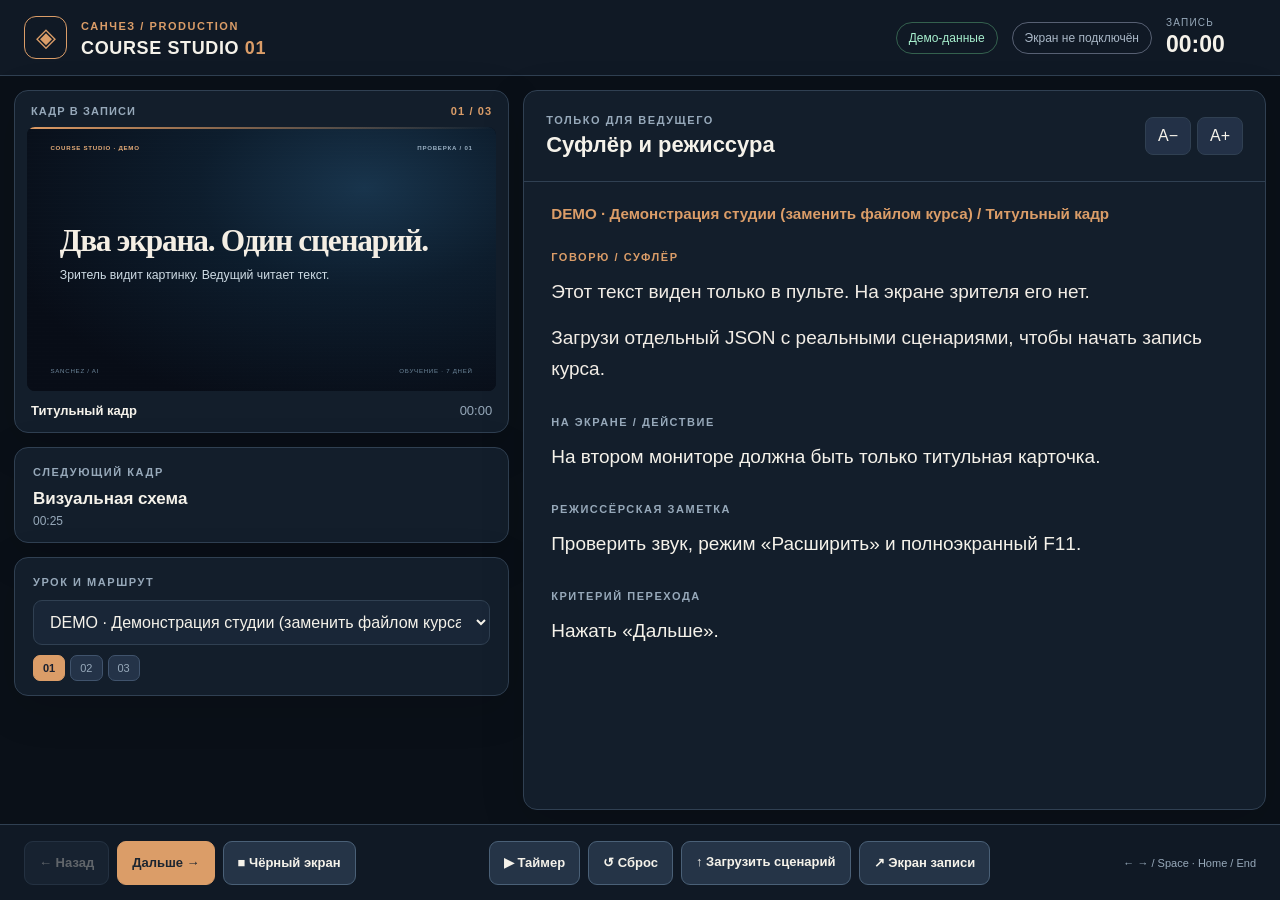
==== course-studio/index.html @ 795f139e "feat: add isolated two-window course recording studio" ====
<!doctype html>
<html lang="ru"><head><meta charset="utf-8"><meta name="viewport" content="width=device-width,initial-scale=1">
<title>COURSE STUDIO · пульт записи</title><link rel="stylesheet" href="studio.css">
<script src="frame.js" defer></script><script src="studio.js" defer></script></head>
<body class="presenter">
<div class="app">
<header class="top"><div class="identity"><span class="symbol">◈</span><div><small>САНЧЕЗ / PRODUCTION</small><h1>COURSE STUDIO <span>01</span></h1></div></div>
<div class="topright"><span id="source" class="chip">Демо-данные</span><span id="connection" class="chip warn">Экран не открыт</span><div class="clock"><small>ЗАПИСЬ</small><strong id="clock">00:00</strong></div></div></header>
<div class="work">
<section class="left"><div class="card now"><div class="sectionbar"><span>КАДР В ЗАПИСИ</span><strong id="counter">01 / 03</strong></div><div id="preview" class="frame preview" aria-label="Предпросмотр зрительского кадра"></div><div class="framecaption"><strong id="cueTitle"></strong><span id="cueTime"></span></div></div>
<div class="card upcoming"><span class="eyebrow">СЛЕДУЮЩИЙ КАДР</span><strong id="nextTitle">—</strong><p id="nextType"></p></div>
<div class="card map"><span class="eyebrow">УРОК И МАРШРУТ</span><label class="sr" for="lesson">Выбрать урок</label><select id="lesson"></select>
<div class="cuepills" id="cuePills" aria-label="Кадры текущего урока"></div></div></section>
<section class="card notes"><div class="noteshead"><div><span class="eyebrow">ТОЛЬКО ДЛЯ ВЕДУЩЕГО</span><h2>Суфлёр и режиссура</h2></div><div class="textsizes"><button id="smaller" type="button" aria-label="Уменьшить шрифт">A−</button><button id="larger" type="button" aria-label="Увеличить шрифт">A+</button></div></div>
<div class="notesbody" id="notesbody" tabindex="0"><div class="cuehead" id="noteCue"></div><div class="cueblock"><span class="eyebrow accent">ГОВОРЮ / СУФЛЁР</span><div id="speech" class="speech"></div></div><div class="cueblock"><span class="eyebrow">НА ЭКРАНЕ / ДЕЙСТВИЕ</span><p id="action"></p></div><div class="cueblock"><span class="eyebrow">РЕЖИССЁРСКАЯ ЗАМЕТКА</span><p id="production"></p></div><div class="cueblock"><span class="eyebrow">КРИТЕРИЙ ПЕРЕХОДА</span><p id="check"></p></div></div>
</section></div>
<footer class="bottom"><div class="nav"><button id="prev" type="button">← Назад</button><button id="next" class="primary" type="button">Дальше →</button><button id="blackout" type="button" aria-pressed="false">■ Чёрный экран</button></div>
<div class="actions"><button id="timer" type="button">▶ Таймер</button><button id="reset" type="button">↺ Сброс</button><label class="filebutton" for="jsonfile">↑ Загрузить сценарий</label><input id="jsonfile" type="file" accept=".json,application/json"><button id="open" type="button">↗ Экран записи</button></div>
<div class="keyboard">← → / Space · Home / End</div></footer>
</div>
<div id="alert" role="alert" class="alert" hidden></div>
</body></html>
---- course-studio/studio.css ----
:root{color-scheme:dark;--base:#0a1018;--panel:#131e2b;--panel2:#192637;--line:#304052;--text:#f5f2ea;--muted:#97a9ba;--copper:#db9d68;--navy:#0b1624;--mint:#62c7a4}*{box-sizing:border-box}html,body{margin:0;background:var(--base);color:var(--text);font-family:Inter,"Segoe UI",Arial,sans-serif}button,select{font:inherit}button{cursor:pointer}button:focus-visible,select:focus-visible{outline:2px solid #8ac6fa;outline-offset:3px}button:disabled{opacity:.35;cursor:not-allowed}[hidden]{display:none!important}.app{height:100dvh;min-height:610px;display:grid;grid-template-rows:76px minmax(0,1fr) 76px}.top,.bottom{background:#101925;display:flex;align-items:center;justify-content:space-between;padding:12px 24px;gap:14px}.top{border-bottom:1px solid var(--line)}.bottom{border-top:1px solid var(--line)}.identity{display:flex;align-items:center;gap:14px}.identity small,.eyebrow{font-size:11px;letter-spacing:.14em;color:var(--muted);font-weight:750}.identity small{color:var(--copper)}.identity h1{font-size:18px;margin:4px 0 0;letter-spacing:.035em}.identity h1 span{color:var(--copper)}.symbol{width:43px;height:43px;display:grid;place-items:center;border:1px solid var(--copper);border-radius:12px;color:var(--copper);font-size:26px}.topright{display:flex;align-items:center;gap:14px}.chip{border:1px solid #34614e;border-radius:99px;padding:8px 12px;font-size:12px;color:#a7efce}.chip.warn{border-color:#576073;color:#a9b7c6}.clock{display:grid;gap:3px;min-width:90px}.clock small{font-size:10px;color:var(--muted);letter-spacing:.12em}.clock strong{font-variant-numeric:tabular-nums;font-size:23px}.work{padding:14px;display:grid;grid-template-columns:minmax(310px,0.4fr) minmax(0,0.6fr);gap:14px;min-height:0}.left{display:flex;min-height:0;flex-direction:column;gap:14px}.card{background:var(--panel);border:1px solid var(--line);border-radius:14px;box-shadow:0 12px 45px #0002}.now{padding:12px}.sectionbar{display:flex;justify-content:space-between;gap:12px;margin:2px 4px 10px;color:var(--muted);font-size:11px;font-weight:800;letter-spacing:.1em}.sectionbar strong{color:var(--copper)}.preview{aspect-ratio:16/9;width:100%;border-radius:8px;overflow:hidden}.framecaption{display:flex;justify-content:space-between;align-items:center;gap:10px;padding:12px 4px 2px;font-size:13px}.framecaption span{color:var(--muted)}.upcoming{padding:14px 18px}.upcoming strong{display:block;margin:9px 0 0;font-size:17px}.upcoming p{margin:5px 0 0;font-size:12px;color:var(--muted)}.map{padding:14px 18px}.map select{display:block;width:100%;background:var(--panel2);color:var(--text);border:1px solid var(--line);border-radius:9px;padding:12px;margin:10px 0}.cuepills{display:flex;gap:5px;flex-wrap:wrap;max-height:85px;overflow:auto}.pill{background:#243348;border:1px solid #40536c;color:var(--muted);border-radius:7px;padding:6px 9px;font-size:11px}.pill.active{background:var(--copper);color:#192030;border-color:var(--copper);font-weight:750}.notes{min-width:0;display:flex;flex-direction:column;overflow:hidden}.noteshead{display:flex;justify-content:space-between;align-items:center;border-bottom:1px solid var(--line);padding:19px 22px}.noteshead h2{font-size:22px;margin:4px 0}.textsizes{display:flex;gap:6px}.textsizes button{background:#233147;border:1px solid var(--line);border-radius:8px;color:var(--text);padding:9px 12px}.notesbody{padding:20px 27px 50px;overflow:auto;min-height:0;font-size:19px;line-height:1.64}.cuehead{font-size:.8em;color:var(--copper);font-weight:700}.cueblock{margin:21px 0 28px}.cueblock .eyebrow{display:block;margin-bottom:10px}.cueblock p{margin:0 0 .8em}.cueblock .speech p{color:#f2ede6}.accent{color:var(--copper)}.nav,.actions{display:flex;align-items:center;gap:8px}.bottom button,.filebutton{white-space:nowrap;background:#253447;color:var(--text);border:1px solid #4a6077;border-radius:9px;padding:12px 14px;font-weight:700;font-size:13px;min-height:44px}.bottom button:hover,.filebutton:hover{background:#344860}.bottom button.primary{background:var(--copper);color:#1c2530;border-color:var(--copper)}#jsonfile{position:absolute;width:1px;height:1px;overflow:hidden;clip-path:inset(50%)}.filebutton{cursor:pointer}.keyboard{font-size:11px;color:var(--muted)}.alert{position:fixed;right:20px;bottom:90px;max-width:460px;padding:13px 18px;background:#2a3847;color:#fff;border:1px solid var(--copper);border-radius:12px;box-shadow:0 10px 40px #0008}.sr{position:absolute;width:1px;height:1px;overflow:hidden;clip:rect(0,0,0,0)}.frame{background:#070e18;overflow:hidden;display:grid;place-items:center}.canvas{width:100%;height:100%;position:relative;overflow:hidden;color:#f4eee4;background:radial-gradient(ellipse at 72% 23%,#18344c 0,#0d1d2d 35%,#080d17 80%);display:flex;flex-direction:column;font-size:min(1.15vw,16px)}.canvas:after{content:"";position:absolute;inset:0;pointer-events:none;opacity:.21;background:repeating-linear-gradient(0deg,transparent 0,transparent 3px,#ffffff07 4px)}.bar{position:absolute;top:0;left:0;width:100%;height:.7%;background:linear-gradient(90deg,#df9c65,transparent)}.frame-top,.frame-bottom{display:flex;justify-content:space-between;align-items:center;padding:3.7% 5%;position:relative;z-index:1}.frame-kicker,.frame-day{font-size:1em;letter-spacing:.12em;font-weight:750;color:#e7ad79}.frame-day{color:#9ab0c3}.frame-main{flex:1;min-height:0;padding:1% 7% 3%;display:flex;flex-direction:column;justify-content:center;position:relative;z-index:1}.frame-label{font-weight:750;color:#dda46f;font-size:1.5em;letter-spacing:.13em;margin-bottom:2.1%}.frame-headline{font:700 5.1em/1.05 Georgia,"Times New Roman",serif;letter-spacing:-.04em;margin:0;max-width:94%}.frame-subline{font-size:2.0em;line-height:1.26;color:#cedbe4;max-width:80%;margin:2.5% 0 0}.frame-bullets{display:flex;flex-direction:column;gap:1em;margin-top:4%;font-size:1.75em}.frame-bullet{display:flex;align-items:center;gap:.7em}.bullet-dot{display:block;width:.30em;height:.30em;border-radius:50%;background:#da9c64;flex:none}.frame-compare{display:grid;grid-template-columns:1fr 1fr;gap:3%;margin-top:5%}.compare-card{padding:5%;border:1px solid #44617b;background:#18304799;border-radius:8px}.compare-head{font-size:1.8em;color:#e9bb87}.compare-body{font-size:1.8em;line-height:1.25;color:#e9edf2;margin:6% 0 0}.live-tag{font-size:1.3em;color:#e5b67e;border-left:3px solid #d59658;padding:2%;margin-top:6%;letter-spacing:.04em}.frame-footer{font-size:1.5em;color:#e0bb91;margin:4% 0 0}.frame-bottom{font-size:1em;letter-spacing:.12em;color:#6e879b}.is-black{background:#000!important}.empty{font-size:clamp(14px,2vw,25px);color:#8e9eb2}.preview .canvas{font-size:clamp(4px,.48vw,8px)}.viewer{height:100dvh;overflow:hidden;background:#000}.viewerframe{width:100vw;height:100dvh}.viewerframe .canvas{width:min(100vw,177.7778vh);height:min(100vh,56.25vw);font-size:clamp(9px,1.1vw,18px)}.viewerhint{position:fixed;bottom:20px;left:20px;padding:12px 16px;border:1px solid #41546a;border-radius:7px;background:#112035;color:#9eafc0;font-size:14px}@media(max-width:1200px){.keyboard{display:none}.bottom{padding:9px 12px}.bottom button,.filebutton{padding:10px}}@media(max-width:900px){.app{height:auto;min-height:100vh;grid-template-rows:76px 1fr auto}.work{display:flex;flex-direction:column}.notes{min-height:430px;height:65vh}.topright .chip:first-child{display:none}.bottom{flex-wrap:wrap;justify-content:center}.preview .canvas{font-size:clamp(5px,.9vw,9px)}}
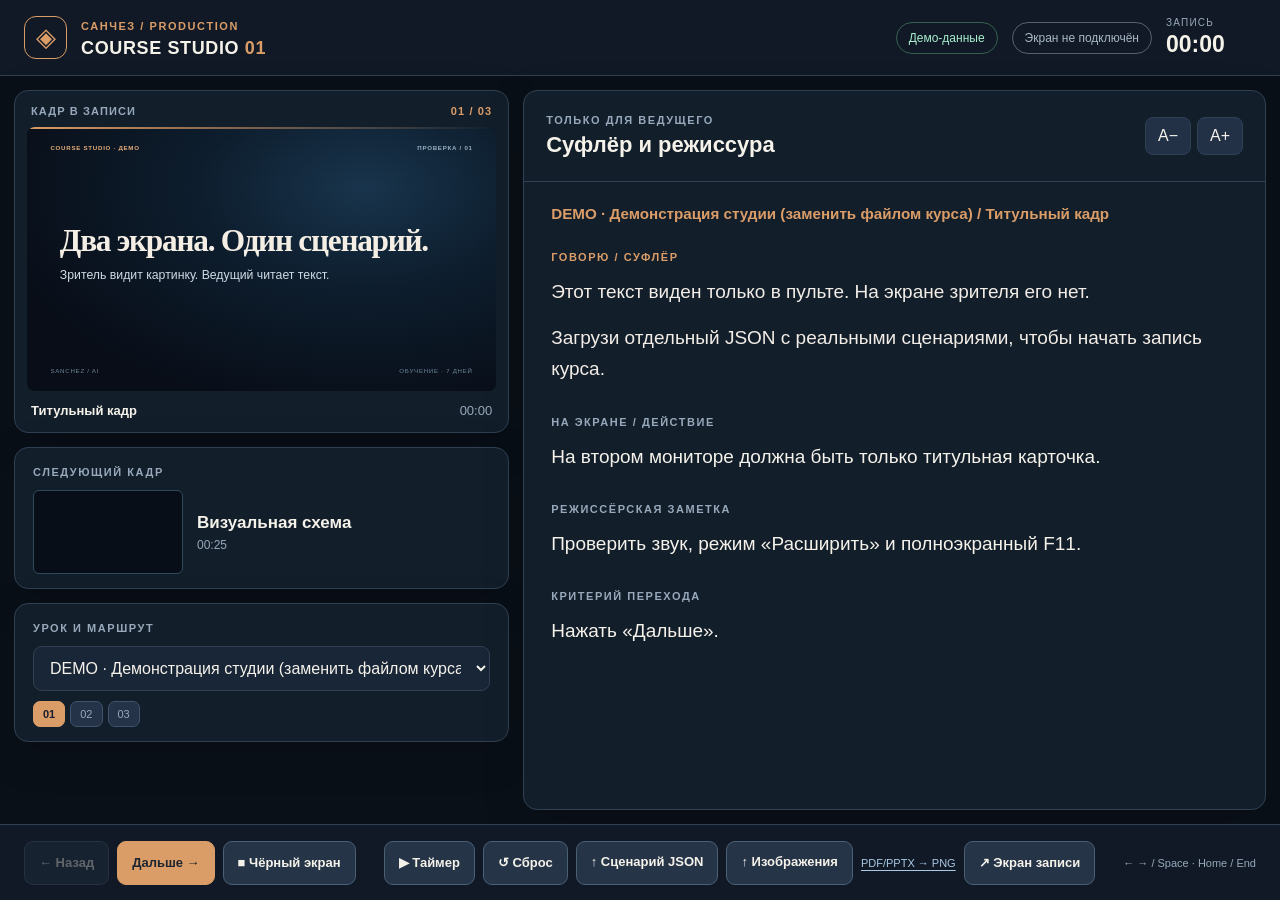
==== commit 93c7b9e2: "feat(studio): render full-resolution slide images and next-frame preview" ====
--- a/course-studio/index.html
+++ b/course-studio/index.html
@@ -8,14 +8,14 @@
 <div class="topright"><span id="source" class="chip">Демо-данные</span><span id="connection" class="chip warn">Экран не открыт</span><div class="clock"><small>ЗАПИСЬ</small><strong id="clock">00:00</strong></div></div></header>
 <div class="work">
 <section class="left"><div class="card now"><div class="sectionbar"><span>КАДР В ЗАПИСИ</span><strong id="counter">01 / 03</strong></div><div id="preview" class="frame preview" aria-label="Предпросмотр зрительского кадра"></div><div class="framecaption"><strong id="cueTitle"></strong><span id="cueTime"></span></div></div>
-<div class="card upcoming"><span class="eyebrow">СЛЕДУЮЩИЙ КАДР</span><strong id="nextTitle">—</strong><p id="nextType"></p></div>
+<div class="card upcoming"><span class="eyebrow">СЛЕДУЮЩИЙ КАДР</span><div class="nextrow"><div id="nextPreview" class="frame nextpreview" aria-label="Предпросмотр следующего кадра"></div><div class="nexttext"><strong id="nextTitle">—</strong><p id="nextType"></p></div></div></div>
 <div class="card map"><span class="eyebrow">УРОК И МАРШРУТ</span><label class="sr" for="lesson">Выбрать урок</label><select id="lesson"></select>
 <div class="cuepills" id="cuePills" aria-label="Кадры текущего урока"></div></div></section>
 <section class="card notes"><div class="noteshead"><div><span class="eyebrow">ТОЛЬКО ДЛЯ ВЕДУЩЕГО</span><h2>Суфлёр и режиссура</h2></div><div class="textsizes"><button id="smaller" type="button" aria-label="Уменьшить шрифт">A−</button><button id="larger" type="button" aria-label="Увеличить шрифт">A+</button></div></div>
 <div class="notesbody" id="notesbody" tabindex="0"><div class="cuehead" id="noteCue"></div><div class="cueblock"><span class="eyebrow accent">ГОВОРЮ / СУФЛЁР</span><div id="speech" class="speech"></div></div><div class="cueblock"><span class="eyebrow">НА ЭКРАНЕ / ДЕЙСТВИЕ</span><p id="action"></p></div><div class="cueblock"><span class="eyebrow">РЕЖИССЁРСКАЯ ЗАМЕТКА</span><p id="production"></p></div><div class="cueblock"><span class="eyebrow">КРИТЕРИЙ ПЕРЕХОДА</span><p id="check"></p></div></div>
 </section></div>
 <footer class="bottom"><div class="nav"><button id="prev" type="button">← Назад</button><button id="next" class="primary" type="button">Дальше →</button><button id="blackout" type="button" aria-pressed="false">■ Чёрный экран</button></div>
-<div class="actions"><button id="timer" type="button">▶ Таймер</button><button id="reset" type="button">↺ Сброс</button><label class="filebutton" for="jsonfile">↑ Загрузить сценарий</label><input id="jsonfile" type="file" accept=".json,application/json"><button id="open" type="button">↗ Экран записи</button></div>
+<div class="actions"><button id="timer" type="button">▶ Таймер</button><button id="reset" type="button">↺ Сброс</button><label class="filebutton" for="jsonfile" title="Локальный JSON с текстом ведущего">↑ Сценарий JSON</label><input id="jsonfile" type="file" accept=".json,application/json"><label class="filebutton" for="imagefiles" title="Выбрать PNG, JPG или WebP по порядку кадров">↑ Изображения</label><input id="imagefiles" type="file" accept="image/png,image/jpeg,image/webp,.png,.jpg,.jpeg,.webp" multiple><a class="help-link" href="README.md" target="_blank" rel="noopener">PDF/PPTX → PNG</a><button id="open" type="button">↗ Экран записи</button></div>
 <div class="keyboard">← → / Space · Home / End</div></footer>
 </div>
 <div id="alert" role="alert" class="alert" hidden></div>
--- a/course-studio/studio.css
+++ b/course-studio/studio.css
@@ -1 +1,15 @@
-:root{color-scheme:dark;--base:#0a1018;--panel:#131e2b;--panel2:#192637;--line:#304052;--text:#f5f2ea;--muted:#97a9ba;--copper:#db9d68;--navy:#0b1624;--mint:#62c7a4}*{box-sizing:border-box}html,body{margin:0;background:var(--base);color:var(--text);font-family:Inter,"Segoe UI",Arial,sans-serif}button,select{font:inherit}button{cursor:pointer}button:focus-visible,select:focus-visible{outline:2px solid #8ac6fa;outline-offset:3px}button:disabled{opacity:.35;cursor:not-allowed}[hidden]{display:none!important}.app{height:100dvh;min-height:610px;display:grid;grid-template-rows:76px minmax(0,1fr) 76px}.top,.bottom{background:#101925;display:flex;align-items:center;justify-content:space-between;padding:12px 24px;gap:14px}.top{border-bottom:1px solid var(--line)}.bottom{border-top:1px solid var(--line)}.identity{display:flex;align-items:center;gap:14px}.identity small,.eyebrow{font-size:11px;letter-spacing:.14em;color:var(--muted);font-weight:750}.identity small{color:var(--copper)}.identity h1{font-size:18px;margin:4px 0 0;letter-spacing:.035em}.identity h1 span{color:var(--copper)}.symbol{width:43px;height:43px;display:grid;place-items:center;border:1px solid var(--copper);border-radius:12px;color:var(--copper);font-size:26px}.topright{display:flex;align-items:center;gap:14px}.chip{border:1px solid #34614e;border-radius:99px;padding:8px 12px;font-size:12px;color:#a7efce}.chip.warn{border-color:#576073;color:#a9b7c6}.clock{display:grid;gap:3px;min-width:90px}.clock small{font-size:10px;color:var(--muted);letter-spacing:.12em}.clock strong{font-variant-numeric:tabular-nums;font-size:23px}.work{padding:14px;display:grid;grid-template-columns:minmax(310px,0.4fr) minmax(0,0.6fr);gap:14px;min-height:0}.left{display:flex;min-height:0;flex-direction:column;gap:14px}.card{background:var(--panel);border:1px solid var(--line);border-radius:14px;box-shadow:0 12px 45px #0002}.now{padding:12px}.sectionbar{display:flex;justify-content:space-between;gap:12px;margin:2px 4px 10px;color:var(--muted);font-size:11px;font-weight:800;letter-spacing:.1em}.sectionbar strong{color:var(--copper)}.preview{aspect-ratio:16/9;width:100%;border-radius:8px;overflow:hidden}.framecaption{display:flex;justify-content:space-between;align-items:center;gap:10px;padding:12px 4px 2px;font-size:13px}.framecaption span{color:var(--muted)}.upcoming{padding:14px 18px}.upcoming strong{display:block;margin:9px 0 0;font-size:17px}.upcoming p{margin:5px 0 0;font-size:12px;color:var(--muted)}.map{padding:14px 18px}.map select{display:block;width:100%;background:var(--panel2);color:var(--text);border:1px solid var(--line);border-radius:9px;padding:12px;margin:10px 0}.cuepills{display:flex;gap:5px;flex-wrap:wrap;max-height:85px;overflow:auto}.pill{background:#243348;border:1px solid #40536c;color:var(--muted);border-radius:7px;padding:6px 9px;font-size:11px}.pill.active{background:var(--copper);color:#192030;border-color:var(--copper);font-weight:750}.notes{min-width:0;display:flex;flex-direction:column;overflow:hidden}.noteshead{display:flex;justify-content:space-between;align-items:center;border-bottom:1px solid var(--line);padding:19px 22px}.noteshead h2{font-size:22px;margin:4px 0}.textsizes{display:flex;gap:6px}.textsizes button{background:#233147;border:1px solid var(--line);border-radius:8px;color:var(--text);padding:9px 12px}.notesbody{padding:20px 27px 50px;overflow:auto;min-height:0;font-size:19px;line-height:1.64}.cuehead{font-size:.8em;color:var(--copper);font-weight:700}.cueblock{margin:21px 0 28px}.cueblock .eyebrow{display:block;margin-bottom:10px}.cueblock p{margin:0 0 .8em}.cueblock .speech p{color:#f2ede6}.accent{color:var(--copper)}.nav,.actions{display:flex;align-items:center;gap:8px}.bottom button,.filebutton{white-space:nowrap;background:#253447;color:var(--text);border:1px solid #4a6077;border-radius:9px;padding:12px 14px;font-weight:700;font-size:13px;min-height:44px}.bottom button:hover,.filebutton:hover{background:#344860}.bottom button.primary{background:var(--copper);color:#1c2530;border-color:var(--copper)}#jsonfile{position:absolute;width:1px;height:1px;overflow:hidden;clip-path:inset(50%)}.filebutton{cursor:pointer}.keyboard{font-size:11px;color:var(--muted)}.alert{position:fixed;right:20px;bottom:90px;max-width:460px;padding:13px 18px;background:#2a3847;color:#fff;border:1px solid var(--copper);border-radius:12px;box-shadow:0 10px 40px #0008}.sr{position:absolute;width:1px;height:1px;overflow:hidden;clip:rect(0,0,0,0)}.frame{background:#070e18;overflow:hidden;display:grid;place-items:center}.canvas{width:100%;height:100%;position:relative;overflow:hidden;color:#f4eee4;background:radial-gradient(ellipse at 72% 23%,#18344c 0,#0d1d2d 35%,#080d17 80%);display:flex;flex-direction:column;font-size:min(1.15vw,16px)}.canvas:after{content:"";position:absolute;inset:0;pointer-events:none;opacity:.21;background:repeating-linear-gradient(0deg,transparent 0,transparent 3px,#ffffff07 4px)}.bar{position:absolute;top:0;left:0;width:100%;height:.7%;background:linear-gradient(90deg,#df9c65,transparent)}.frame-top,.frame-bottom{display:flex;justify-content:space-between;align-items:center;padding:3.7% 5%;position:relative;z-index:1}.frame-kicker,.frame-day{font-size:1em;letter-spacing:.12em;font-weight:750;color:#e7ad79}.frame-day{color:#9ab0c3}.frame-main{flex:1;min-height:0;padding:1% 7% 3%;display:flex;flex-direction:column;justify-content:center;position:relative;z-index:1}.frame-label{font-weight:750;color:#dda46f;font-size:1.5em;letter-spacing:.13em;margin-bottom:2.1%}.frame-headline{font:700 5.1em/1.05 Georgia,"Times New Roman",serif;letter-spacing:-.04em;margin:0;max-width:94%}.frame-subline{font-size:2.0em;line-height:1.26;color:#cedbe4;max-width:80%;margin:2.5% 0 0}.frame-bullets{display:flex;flex-direction:column;gap:1em;margin-top:4%;font-size:1.75em}.frame-bullet{display:flex;align-items:center;gap:.7em}.bullet-dot{display:block;width:.30em;height:.30em;border-radius:50%;background:#da9c64;flex:none}.frame-compare{display:grid;grid-template-columns:1fr 1fr;gap:3%;margin-top:5%}.compare-card{padding:5%;border:1px solid #44617b;background:#18304799;border-radius:8px}.compare-head{font-size:1.8em;color:#e9bb87}.compare-body{font-size:1.8em;line-height:1.25;color:#e9edf2;margin:6% 0 0}.live-tag{font-size:1.3em;color:#e5b67e;border-left:3px solid #d59658;padding:2%;margin-top:6%;letter-spacing:.04em}.frame-footer{font-size:1.5em;color:#e0bb91;margin:4% 0 0}.frame-bottom{font-size:1em;letter-spacing:.12em;color:#6e879b}.is-black{background:#000!important}.empty{font-size:clamp(14px,2vw,25px);color:#8e9eb2}.preview .canvas{font-size:clamp(4px,.48vw,8px)}.viewer{height:100dvh;overflow:hidden;background:#000}.viewerframe{width:100vw;height:100dvh}.viewerframe .canvas{width:min(100vw,177.7778vh);height:min(100vh,56.25vw);font-size:clamp(9px,1.1vw,18px)}.viewerhint{position:fixed;bottom:20px;left:20px;padding:12px 16px;border:1px solid #41546a;border-radius:7px;background:#112035;color:#9eafc0;font-size:14px}@media(max-width:1200px){.keyboard{display:none}.bottom{padding:9px 12px}.bottom button,.filebutton{padding:10px}}@media(max-width:900px){.app{height:auto;min-height:100vh;grid-template-rows:76px 1fr auto}.work{display:flex;flex-direction:column}.notes{min-height:430px;height:65vh}.topright .chip:first-child{display:none}.bottom{flex-wrap:wrap;justify-content:center}.preview .canvas{font-size:clamp(5px,.9vw,9px)}}+:root{color-scheme:dark;--base:#0a1018;--panel:#131e2b;--panel2:#192637;--line:#304052;--text:#f5f2ea;--muted:#97a9ba;--copper:#db9d68;--navy:#0b1624;--mint:#62c7a4}*{box-sizing:border-box}html,body{margin:0;background:var(--base);color:var(--text);font-family:Inter,"Segoe UI",Arial,sans-serif}button,select{font:inherit}button{cursor:pointer}button:focus-visible,select:focus-visible{outline:2px solid #8ac6fa;outline-offset:3px}button:disabled{opacity:.35;cursor:not-allowed}[hidden]{display:none!important}.app{height:100dvh;min-height:610px;display:grid;grid-template-rows:76px minmax(0,1fr) 76px}.top,.bottom{background:#101925;display:flex;align-items:center;justify-content:space-between;padding:12px 24px;gap:14px}.top{border-bottom:1px solid var(--line)}.bottom{border-top:1px solid var(--line)}.identity{display:flex;align-items:center;gap:14px}.identity small,.eyebrow{font-size:11px;letter-spacing:.14em;color:var(--muted);font-weight:750}.identity small{color:var(--copper)}.identity h1{font-size:18px;margin:4px 0 0;letter-spacing:.035em}.identity h1 span{color:var(--copper)}.symbol{width:43px;height:43px;display:grid;place-items:center;border:1px solid var(--copper);border-radius:12px;color:var(--copper);font-size:26px}.topright{display:flex;align-items:center;gap:14px}.chip{border:1px solid #34614e;border-radius:99px;padding:8px 12px;font-size:12px;color:#a7efce}.chip.warn{border-color:#576073;color:#a9b7c6}.clock{display:grid;gap:3px;min-width:90px}.clock small{font-size:10px;color:var(--muted);letter-spacing:.12em}.clock strong{font-variant-numeric:tabular-nums;font-size:23px}.work{padding:14px;display:grid;grid-template-columns:minmax(310px,0.4fr) minmax(0,0.6fr);gap:14px;min-height:0}.left{display:flex;min-height:0;flex-direction:column;gap:14px}.card{background:var(--panel);border:1px solid var(--line);border-radius:14px;box-shadow:0 12px 45px #0002}.now{padding:12px}.sectionbar{display:flex;justify-content:space-between;gap:12px;margin:2px 4px 10px;color:var(--muted);font-size:11px;font-weight:800;letter-spacing:.1em}.sectionbar strong{color:var(--copper)}.preview{aspect-ratio:16/9;width:100%;border-radius:8px;overflow:hidden}.framecaption{display:flex;justify-content:space-between;align-items:center;gap:10px;padding:12px 4px 2px;font-size:13px}.framecaption span{color:var(--muted)}.upcoming{padding:14px 18px}.upcoming strong{display:block;margin:9px 0 0;font-size:17px}.upcoming p{margin:5px 0 0;font-size:12px;color:var(--muted)}.map{padding:14px 18px}.map select{display:block;width:100%;background:var(--panel2);color:var(--text);border:1px solid var(--line);border-radius:9px;padding:12px;margin:10px 0}.cuepills{display:flex;gap:5px;flex-wrap:wrap;max-height:85px;overflow:auto}.pill{background:#243348;border:1px solid #40536c;color:var(--muted);border-radius:7px;padding:6px 9px;font-size:11px}.pill.active{background:var(--copper);color:#192030;border-color:var(--copper);font-weight:750}.notes{min-width:0;display:flex;flex-direction:column;overflow:hidden}.noteshead{display:flex;justify-content:space-between;align-items:center;border-bottom:1px solid var(--line);padding:19px 22px}.noteshead h2{font-size:22px;margin:4px 0}.textsizes{display:flex;gap:6px}.textsizes button{background:#233147;border:1px solid var(--line);border-radius:8px;color:var(--text);padding:9px 12px}.notesbody{padding:20px 27px 50px;overflow:auto;min-height:0;font-size:19px;line-height:1.64}.cuehead{font-size:.8em;color:var(--copper);font-weight:700}.cueblock{margin:21px 0 28px}.cueblock .eyebrow{display:block;margin-bottom:10px}.cueblock p{margin:0 0 .8em}.cueblock .speech p{color:#f2ede6}.accent{color:var(--copper)}.nav,.actions{display:flex;align-items:center;gap:8px}.bottom button,.filebutton{white-space:nowrap;background:#253447;color:var(--text);border:1px solid #4a6077;border-radius:9px;padding:12px 14px;font-weight:700;font-size:13px;min-height:44px}.bottom button:hover,.filebutton:hover{background:#344860}.bottom button.primary{background:var(--copper);color:#1c2530;border-color:var(--copper)}#jsonfile{position:absolute;width:1px;height:1px;overflow:hidden;clip-path:inset(50%)}.filebutton{cursor:pointer}.keyboard{font-size:11px;color:var(--muted)}.alert{position:fixed;right:20px;bottom:90px;max-width:460px;padding:13px 18px;background:#2a3847;color:#fff;border:1px solid var(--copper);border-radius:12px;box-shadow:0 10px 40px #0008}.sr{position:absolute;width:1px;height:1px;overflow:hidden;clip:rect(0,0,0,0)}.frame{background:#070e18;overflow:hidden;display:grid;place-items:center}.canvas{width:100%;height:100%;position:relative;overflow:hidden;color:#f4eee4;background:radial-gradient(ellipse at 72% 23%,#18344c 0,#0d1d2d 35%,#080d17 80%);display:flex;flex-direction:column;font-size:min(1.15vw,16px)}.canvas:after{content:"";position:absolute;inset:0;pointer-events:none;opacity:.21;background:repeating-linear-gradient(0deg,transparent 0,transparent 3px,#ffffff07 4px)}.bar{position:absolute;top:0;left:0;width:100%;height:.7%;background:linear-gradient(90deg,#df9c65,transparent)}.frame-top,.frame-bottom{display:flex;justify-content:space-between;align-items:center;padding:3.7% 5%;position:relative;z-index:1}.frame-kicker,.frame-day{font-size:1em;letter-spacing:.12em;font-weight:750;color:#e7ad79}.frame-day{color:#9ab0c3}.frame-main{flex:1;min-height:0;padding:1% 7% 3%;display:flex;flex-direction:column;justify-content:center;position:relative;z-index:1}.frame-label{font-weight:750;color:#dda46f;font-size:1.5em;letter-spacing:.13em;margin-bottom:2.1%}.frame-headline{font:700 5.1em/1.05 Georgia,"Times New Roman",serif;letter-spacing:-.04em;margin:0;max-width:94%}.frame-subline{font-size:2.0em;line-height:1.26;color:#cedbe4;max-width:80%;margin:2.5% 0 0}.frame-bullets{display:flex;flex-direction:column;gap:1em;margin-top:4%;font-size:1.75em}.frame-bullet{display:flex;align-items:center;gap:.7em}.bullet-dot{display:block;width:.30em;height:.30em;border-radius:50%;background:#da9c64;flex:none}.frame-compare{display:grid;grid-template-columns:1fr 1fr;gap:3%;margin-top:5%}.compare-card{padding:5%;border:1px solid #44617b;background:#18304799;border-radius:8px}.compare-head{font-size:1.8em;color:#e9bb87}.compare-body{font-size:1.8em;line-height:1.25;color:#e9edf2;margin:6% 0 0}.live-tag{font-size:1.3em;color:#e5b67e;border-left:3px solid #d59658;padding:2%;margin-top:6%;letter-spacing:.04em}.frame-footer{font-size:1.5em;color:#e0bb91;margin:4% 0 0}.frame-bottom{font-size:1em;letter-spacing:.12em;color:#6e879b}.is-black{background:#000!important}.empty{font-size:clamp(14px,2vw,25px);color:#8e9eb2}.preview .canvas{font-size:clamp(4px,.48vw,8px)}.viewer{height:100dvh;overflow:hidden;background:#000}.viewerframe{width:100vw;height:100dvh}.viewerframe .canvas{width:min(100vw,177.7778vh);height:min(100vh,56.25vw);font-size:clamp(9px,1.1vw,18px)}.viewerhint{position:fixed;bottom:20px;left:20px;padding:12px 16px;border:1px solid #41546a;border-radius:7px;background:#112035;color:#9eafc0;font-size:14px}@media(max-width:1200px){.keyboard{display:none}.bottom{padding:9px 12px}.bottom button,.filebutton{padding:10px}}@media(max-width:900px){.app{height:auto;min-height:100vh;grid-template-rows:76px 1fr auto}.work{display:flex;flex-direction:column}.notes{min-height:430px;height:65vh}.topright .chip:first-child{display:none}.bottom{flex-wrap:wrap;justify-content:center}.preview .canvas{font-size:clamp(5px,.9vw,9px)}}
+/* Hybrid image deck (v2). Images are shown unaltered, letterboxed as necessary. */
+.deck-image-wrap { width:100%;height:100%;display:flex;align-items:center;justify-content:center;background:#000;position:relative;overflow:hidden; }
+.deck-image { display:block;width:100%;height:100%;object-position:center center; }
+.frame-error { padding:2em;text-align:center;color:#f8e2d0;background:#452e2f;border:1px solid #bb8888;font-size:clamp(10px,1.5vw,21px);line-height:1.4; }
+.frame.is-black { background:#000!important; }
+.nextrow { display:flex;align-items:center;gap:14px;margin-top:10px; }
+.nextpreview { width:150px;max-width:36%;aspect-ratio:16/9;border:1px solid #30485d;flex:none;border-radius:6px; }
+.nextpreview .canvas { font-size:4px; }
+.nextpreview .frame-error { font-size:8px; }
+.nexttext { flex:1;min-width:0; }
+.nexttext strong { margin-top:0; }
+#imagefiles { position:absolute;width:1px;height:1px;overflow:hidden;clip-path:inset(50%); }
+.help-link { font-size:11px;color:#aac9e5;text-decoration:underline;text-underline-offset:3px;white-space:nowrap; }
+@media(max-width:1250px){.help-link{display:none}.bottom{flex-wrap:wrap;justify-content:center}.app{grid-template-rows:76px minmax(0,1fr) auto}.bottom{min-height:76px}}
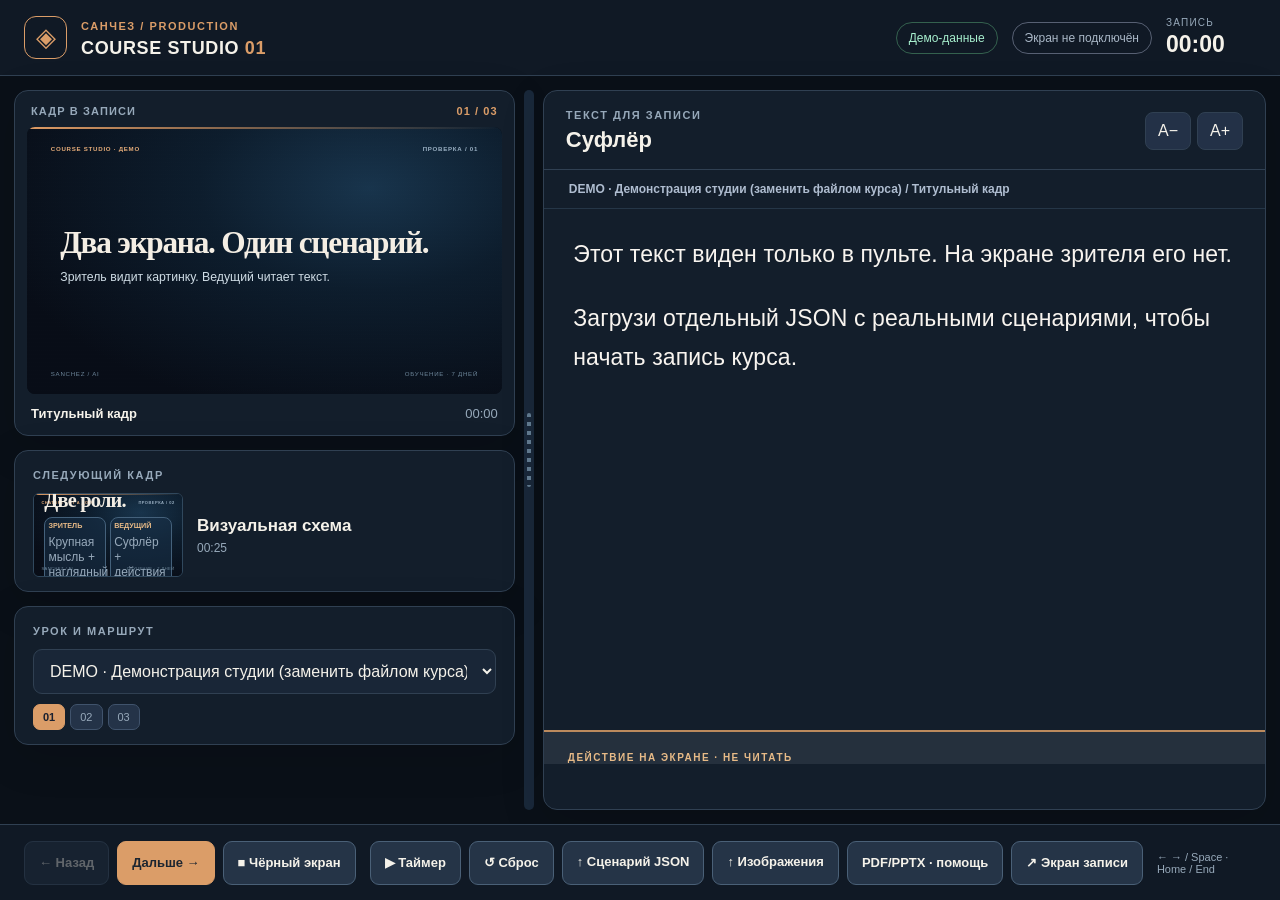
==== commit 495d0e43: "fix(course-studio): readable import guide, adjustable panes, isolated spoken text" ====
--- a/course-studio/index.html
+++ b/course-studio/index.html
@@ -6,17 +6,33 @@
 <div class="app">
 <header class="top"><div class="identity"><span class="symbol">◈</span><div><small>САНЧЕЗ / PRODUCTION</small><h1>COURSE STUDIO <span>01</span></h1></div></div>
 <div class="topright"><span id="source" class="chip">Демо-данные</span><span id="connection" class="chip warn">Экран не открыт</span><div class="clock"><small>ЗАПИСЬ</small><strong id="clock">00:00</strong></div></div></header>
-<div class="work">
+<div class="work" id="workArea">
 <section class="left"><div class="card now"><div class="sectionbar"><span>КАДР В ЗАПИСИ</span><strong id="counter">01 / 03</strong></div><div id="preview" class="frame preview" aria-label="Предпросмотр зрительского кадра"></div><div class="framecaption"><strong id="cueTitle"></strong><span id="cueTime"></span></div></div>
 <div class="card upcoming"><span class="eyebrow">СЛЕДУЮЩИЙ КАДР</span><div class="nextrow"><div id="nextPreview" class="frame nextpreview" aria-label="Предпросмотр следующего кадра"></div><div class="nexttext"><strong id="nextTitle">—</strong><p id="nextType"></p></div></div></div>
 <div class="card map"><span class="eyebrow">УРОК И МАРШРУТ</span><label class="sr" for="lesson">Выбрать урок</label><select id="lesson"></select>
 <div class="cuepills" id="cuePills" aria-label="Кадры текущего урока"></div></div></section>
-<section class="card notes"><div class="noteshead"><div><span class="eyebrow">ТОЛЬКО ДЛЯ ВЕДУЩЕГО</span><h2>Суфлёр и режиссура</h2></div><div class="textsizes"><button id="smaller" type="button" aria-label="Уменьшить шрифт">A−</button><button id="larger" type="button" aria-label="Увеличить шрифт">A+</button></div></div>
-<div class="notesbody" id="notesbody" tabindex="0"><div class="cuehead" id="noteCue"></div><div class="cueblock"><span class="eyebrow accent">ГОВОРЮ / СУФЛЁР</span><div id="speech" class="speech"></div></div><div class="cueblock"><span class="eyebrow">НА ЭКРАНЕ / ДЕЙСТВИЕ</span><p id="action"></p></div><div class="cueblock"><span class="eyebrow">РЕЖИССЁРСКАЯ ЗАМЕТКА</span><p id="production"></p></div><div class="cueblock"><span class="eyebrow">КРИТЕРИЙ ПЕРЕХОДА</span><p id="check"></p></div></div>
+<div id="panelDivider" class="panel-divider" role="separator" aria-orientation="vertical" aria-label="Настроить ширину слайдов и суфлёра" aria-valuemin="26" aria-valuemax="72" aria-valuenow="40" tabindex="0" title="Перетащи для изменения ширины. Двойной клик — сброс."><span aria-hidden="true"></span></div>
+<section class="card notes" aria-label="Суфлёр ведущего">
+<div class="noteshead"><div><span class="eyebrow">ТЕКСТ ДЛЯ ЗАПИСИ</span><h2>Суфлёр</h2></div>
+<div class="textsizes"><button id="smaller" type="button" aria-label="Уменьшить текст речи">A−</button><button id="larger" type="button" aria-label="Увеличить текст речи">A+</button></div></div>
+<div class="cuehead" id="noteCue"></div>
+<div class="notesbody" id="notesbody" tabindex="0" aria-label="Речь ведущего, читаемая вслух"><article id="speech" class="speech"></article></div>
+<aside id="actionPanel" class="action-panel" aria-label="Служебные действия, не для озвучивания"><span class="eyebrow">ДЕЙСТВИЕ НА ЭКРАНЕ · НЕ ЧИТАТЬ</span><p id="action"></p></aside>
 </section></div>
 <footer class="bottom"><div class="nav"><button id="prev" type="button">← Назад</button><button id="next" class="primary" type="button">Дальше →</button><button id="blackout" type="button" aria-pressed="false">■ Чёрный экран</button></div>
-<div class="actions"><button id="timer" type="button">▶ Таймер</button><button id="reset" type="button">↺ Сброс</button><label class="filebutton" for="jsonfile" title="Локальный JSON с текстом ведущего">↑ Сценарий JSON</label><input id="jsonfile" type="file" accept=".json,application/json"><label class="filebutton" for="imagefiles" title="Выбрать PNG, JPG или WebP по порядку кадров">↑ Изображения</label><input id="imagefiles" type="file" accept="image/png,image/jpeg,image/webp,.png,.jpg,.jpeg,.webp" multiple><a class="help-link" href="README.md" target="_blank" rel="noopener">PDF/PPTX → PNG</a><button id="open" type="button">↗ Экран записи</button></div>
+<div class="actions"><button id="timer" type="button">▶ Таймер</button><button id="reset" type="button">↺ Сброс</button><label class="filebutton" for="jsonfile" title="Локальный JSON с текстом ведущего">↑ Сценарий JSON</label><input id="jsonfile" type="file" accept=".json,application/json"><label class="filebutton" for="imagefiles" title="Выбрать PNG, JPG или WebP по порядку кадров">↑ Изображения</label><input id="imagefiles" type="file" accept="image/png,image/jpeg,image/webp,.png,.jpg,.jpeg,.webp" multiple><button id="importHelp" type="button" title="Как конвертировать и загрузить презентацию">PDF/PPTX · помощь</button><button id="open" type="button">↗ Экран записи</button></div>
 <div class="keyboard">← → / Space · Home / End</div></footer>
 </div>
 <div id="alert" role="alert" class="alert" hidden></div>
+<dialog id="importGuide" class="import-dialog" aria-labelledby="importGuideTitle">
+<div class="guide-top"><div><span class="eyebrow">COURSE STUDIO · ИМПОРТ</span><h2 id="importGuideTitle">Как добавить презентацию</h2></div><button id="closeImportGuide" type="button" class="guide-close" aria-label="Закрыть">✕</button></div>
+<p class="guide-lead">Студия принимает готовые изображения. PDF и PPTX предварительно конвертируются в PNG на вашем компьютере, без передачи файлов в интернет.</p>
+<div class="guide-step"><strong>01 · Уже есть PNG или JPG</strong><p>Закрой это окно → «↑ Изображения» → выбери все слайды. Если загружен JSON с image-кадрами, количество картинок должно совпадать.</p></div>
+<div class="guide-step"><strong>02 · Есть PDF</strong><p>В комплекте уже есть локальный конвертер. В терминале из папки репозитория presentation:</p>
+<code>py -m pip install PyMuPDF</code><code>py course-studio/tools/prepare_deck.py "C:\Путь\Презентация.pdf" --slug my-deck</code>
+<p>После конвертации загрузи созданный deck.json кнопкой «↑ Сценарий JSON». PNG будут лежать в папке private-decks.</p></div>
+<div class="guide-step"><strong>03 · Есть PPTX</strong><p>В PowerPoint: «Файл → Сохранить как / Экспорт → PNG → Все слайды». После этого кнопка «↑ Изображения». Можно также экспортировать PPTX в PDF и использовать шаг 02. Для прямой обработки PPTX через скрипт нужен LibreOffice.</p></div>
+<p class="guide-caution">Прямой импорт PDF/PPTX в браузере пока не реализован. Эта кнопка открывает справку и не запускает конвертацию.</p>
+<div class="guide-bottom"><button id="closeImportGuideBottom" type="button">Понятно</button></div>
+</dialog>
 </body></html>
--- a/course-studio/studio.css
+++ b/course-studio/studio.css
@@ -13,3 +13,33 @@
 #imagefiles { position:absolute;width:1px;height:1px;overflow:hidden;clip-path:inset(50%); }
 .help-link { font-size:11px;color:#aac9e5;text-decoration:underline;text-underline-offset:3px;white-space:nowrap; }
 @media(max-width:1250px){.help-link{display:none}.bottom{flex-wrap:wrap;justify-content:center}.app{grid-template-rows:76px minmax(0,1fr) auto}.bottom{min-height:76px}}
+
+/* v2.1: drag-resizable layout, isolated spoken text, non-spoken action strip */
+.work {grid-template-columns:minmax(0,var(--studio-left-width,40%)) 10px minmax(0,1fr);gap:9px}
+.left {min-width:0}
+.panel-divider {min-width:10px;border-radius:8px;background:#19283a;cursor:col-resize;display:flex;align-items:center;justify-content:center;touch-action:none;user-select:none;outline-offset:3px}
+.panel-divider span {width:4px;height:74px;max-height:32%;border-radius:12px;background:repeating-linear-gradient(to bottom,#7e9bb1 0 4px,transparent 4px 9px);opacity:.7}
+.panel-divider:hover,.panel-divider:focus-visible,.panel-divider.dragging {background:#31465b;outline:2px solid #deab7a}
+.notes {display:grid;grid-template-rows:auto auto minmax(0,1fr) auto;min-height:0}
+.noteshead {padding:14px 22px 12px}
+.cuehead {font-size:12px;line-height:1.5;font-weight:650;color:#afbdd0;padding:10px 25px;border-bottom:1px solid #253647;white-space:nowrap;overflow:hidden;text-overflow:ellipsis}
+.notesbody {font-size:inherit;line-height:inherit;overflow-y:auto;overscroll-behavior:contain;padding:26px clamp(18px,2.3vw,42px) 65px;min-height:0}
+.speech {font-size:23px;line-height:1.72;max-width:63ch;margin-inline:auto;color:#f8f4ef;font-weight:400}
+.speech p {margin:0 0 1.05em;line-height:inherit;letter-spacing:0.005em;overflow-wrap:break-word}
+.action-panel {border-top:2px solid #bc8a5d;background:#25303d;padding:15px 24px 17px;max-height:31%;overflow:auto}
+.action-panel .eyebrow {color:#e7ba87;font-size:10px;letter-spacing:.15em}
+.action-panel p {margin:7px 0 0;font-size:14px;line-height:1.45;color:#d1dce6;white-space:pre-wrap}
+.import-dialog {border:1px solid #53677c;border-radius:18px;padding:0;width:min(740px,calc(100vw - 28px));max-height:min(86vh,860px);overflow:auto;background:#131f2d;color:var(--text);box-shadow:0 30px 90px #000b}
+.import-dialog::backdrop {background:rgba(0,0,0,.72)}
+.guide-top {display:flex;justify-content:space-between;align-items:flex-start;gap:18px;padding:25px 28px 12px;border-bottom:1px solid var(--line)}
+.guide-top h2 {margin:8px 0 10px;font-size:26px}
+.guide-close {background:#2b4055;color:#fff;border:1px solid #576d85;border-radius:10px;padding:8px 12px}
+.guide-lead {font-size:15px;line-height:1.55;color:#d5e0eb;margin:20px 28px}
+.guide-step {margin:13px 28px;border:1px solid #374b60;background:#192a3b;border-radius:10px;padding:16px 18px}
+.guide-step strong {color:#efc596;font-size:16px}
+.guide-step p {font-size:14px;line-height:1.55;color:#d1dee9;margin:10px 0 0}
+.guide-step code {display:block;padding:10px 12px;margin:10px 0 0;background:#0a1420;border-radius:7px;color:#e7f1ff;font-family:Consolas,monospace;font-size:13px;overflow:auto;white-space:pre}
+.guide-caution {margin:16px 28px;color:#b8c7d6;font-size:13px;line-height:1.5}
+.guide-bottom {text-align:right;padding:14px 28px 24px}
+.guide-bottom button {background:var(--copper);border:0;border-radius:9px;padding:11px 23px;color:#17202a;font-weight:750;cursor:pointer}
+@media(max-width:1000px){.work{display:flex;flex-direction:column}.panel-divider{display:none}.notes{min-height:440px;height:min(68vh,720px)}.bottom{flex-wrap:wrap;justify-content:center}}
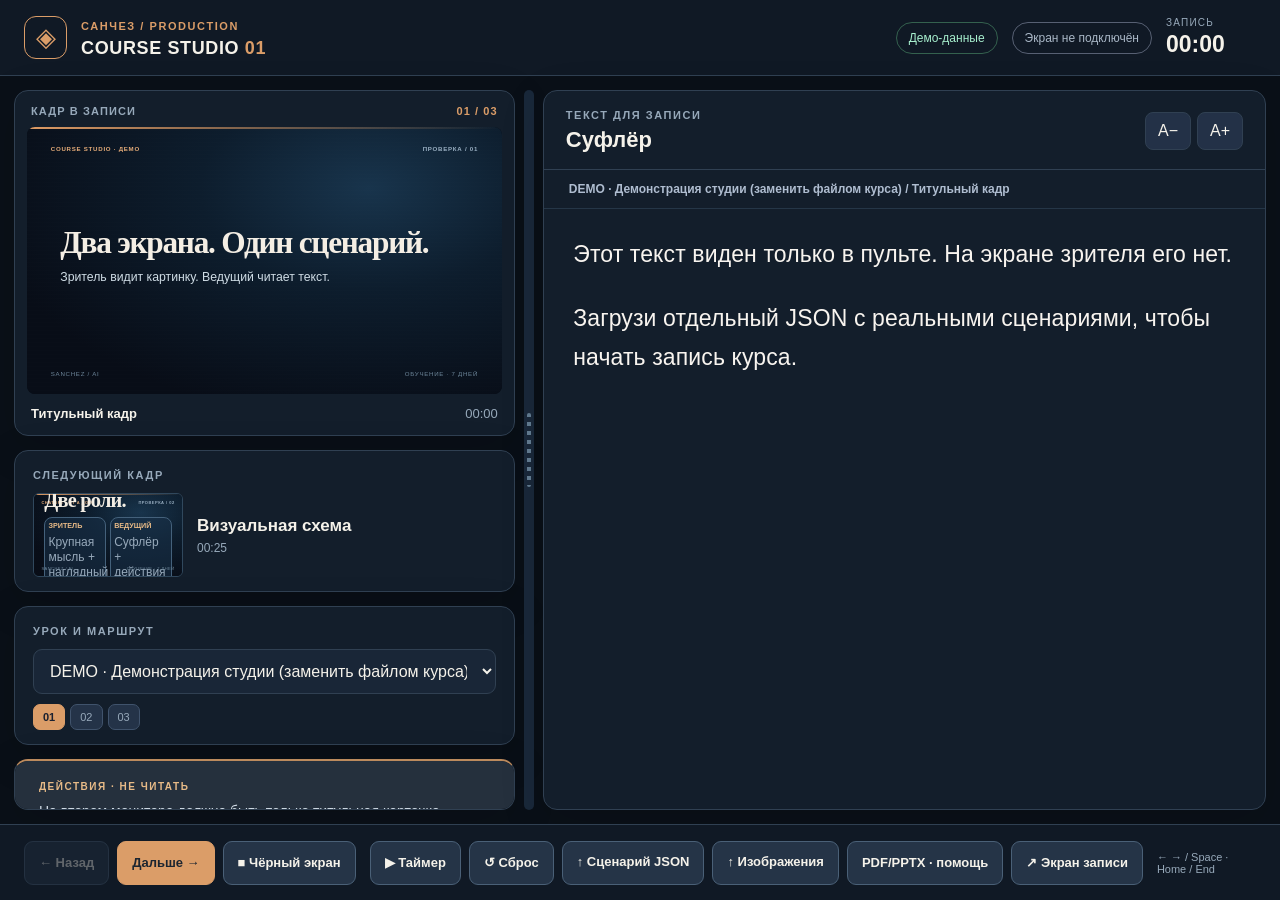
==== commit d7dfad33: "ui(course-studio): move director actions to left column (course-studio/index.html)" ====
--- a/course-studio/index.html
+++ b/course-studio/index.html
@@ -10,14 +10,14 @@
 <section class="left"><div class="card now"><div class="sectionbar"><span>КАДР В ЗАПИСИ</span><strong id="counter">01 / 03</strong></div><div id="preview" class="frame preview" aria-label="Предпросмотр зрительского кадра"></div><div class="framecaption"><strong id="cueTitle"></strong><span id="cueTime"></span></div></div>
 <div class="card upcoming"><span class="eyebrow">СЛЕДУЮЩИЙ КАДР</span><div class="nextrow"><div id="nextPreview" class="frame nextpreview" aria-label="Предпросмотр следующего кадра"></div><div class="nexttext"><strong id="nextTitle">—</strong><p id="nextType"></p></div></div></div>
 <div class="card map"><span class="eyebrow">УРОК И МАРШРУТ</span><label class="sr" for="lesson">Выбрать урок</label><select id="lesson"></select>
-<div class="cuepills" id="cuePills" aria-label="Кадры текущего урока"></div></div></section>
+<div class="cuepills" id="cuePills" aria-label="Кадры текущего урока"></div></div>
+<aside id="actionPanel" class="card action-panel" aria-label="Действия ведущего, не для озвучивания"><div class="action-head"><span class="eyebrow">ДЕЙСТВИЯ · НЕ ЧИТАТЬ</span></div><div class="action-scroll" tabindex="0" aria-label="Режиссёрские действия"><p id="action"></p></div></aside></section>
 <div id="panelDivider" class="panel-divider" role="separator" aria-orientation="vertical" aria-label="Настроить ширину слайдов и суфлёра" aria-valuemin="26" aria-valuemax="72" aria-valuenow="40" tabindex="0" title="Перетащи для изменения ширины. Двойной клик — сброс."><span aria-hidden="true"></span></div>
 <section class="card notes" aria-label="Суфлёр ведущего">
 <div class="noteshead"><div><span class="eyebrow">ТЕКСТ ДЛЯ ЗАПИСИ</span><h2>Суфлёр</h2></div>
 <div class="textsizes"><button id="smaller" type="button" aria-label="Уменьшить текст речи">A−</button><button id="larger" type="button" aria-label="Увеличить текст речи">A+</button></div></div>
 <div class="cuehead" id="noteCue"></div>
 <div class="notesbody" id="notesbody" tabindex="0" aria-label="Речь ведущего, читаемая вслух"><article id="speech" class="speech"></article></div>
-<aside id="actionPanel" class="action-panel" aria-label="Служебные действия, не для озвучивания"><span class="eyebrow">ДЕЙСТВИЕ НА ЭКРАНЕ · НЕ ЧИТАТЬ</span><p id="action"></p></aside>
 </section></div>
 <footer class="bottom"><div class="nav"><button id="prev" type="button">← Назад</button><button id="next" class="primary" type="button">Дальше →</button><button id="blackout" type="button" aria-pressed="false">■ Чёрный экран</button></div>
 <div class="actions"><button id="timer" type="button">▶ Таймер</button><button id="reset" type="button">↺ Сброс</button><label class="filebutton" for="jsonfile" title="Локальный JSON с текстом ведущего">↑ Сценарий JSON</label><input id="jsonfile" type="file" accept=".json,application/json"><label class="filebutton" for="imagefiles" title="Выбрать PNG, JPG или WebP по порядку кадров">↑ Изображения</label><input id="imagefiles" type="file" accept="image/png,image/jpeg,image/webp,.png,.jpg,.jpeg,.webp" multiple><button id="importHelp" type="button" title="Как конвертировать и загрузить презентацию">PDF/PPTX · помощь</button><button id="open" type="button">↗ Экран записи</button></div>
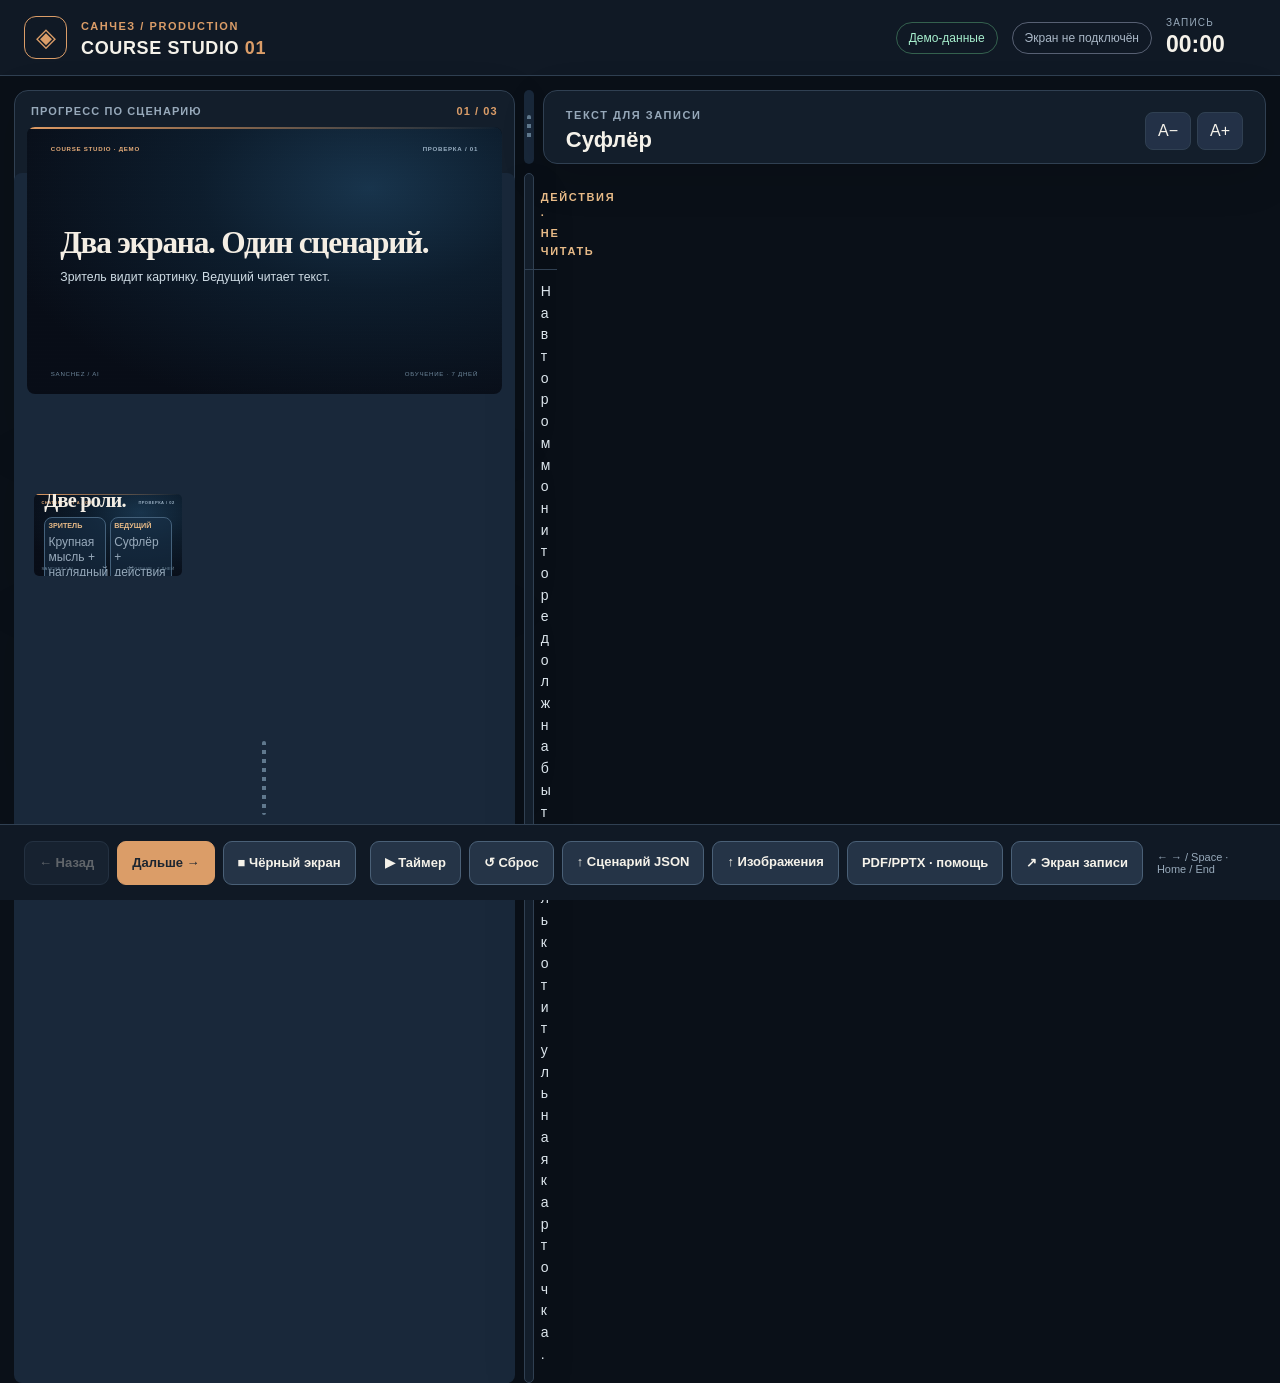
==== commit f46ee9f5: "fix(course-studio): three-column actions and clear route progress [course-studio/index.html]" ====
--- a/course-studio/index.html
+++ b/course-studio/index.html
@@ -7,18 +7,21 @@
 <header class="top"><div class="identity"><span class="symbol">◈</span><div><small>САНЧЕЗ / PRODUCTION</small><h1>COURSE STUDIO <span>01</span></h1></div></div>
 <div class="topright"><span id="source" class="chip">Демо-данные</span><span id="connection" class="chip warn">Экран не открыт</span><div class="clock"><small>ЗАПИСЬ</small><strong id="clock">00:00</strong></div></div></header>
 <div class="work" id="workArea">
-<section class="left"><div class="card now"><div class="sectionbar"><span>КАДР В ЗАПИСИ</span><strong id="counter">01 / 03</strong></div><div id="preview" class="frame preview" aria-label="Предпросмотр зрительского кадра"></div><div class="framecaption"><strong id="cueTitle"></strong><span id="cueTime"></span></div></div>
+<section class="left"><div class="card now"><div class="sectionbar"><span>ПРОГРЕСС ПО СЦЕНАРИЮ</span><strong id="counter">01 / 03</strong></div><div id="preview" class="frame preview" aria-label="Предпросмотр зрительского кадра"></div><div class="framecaption"><strong id="cueTitle"></strong><span id="cueTime"></span></div></div>
 <div class="card upcoming"><span class="eyebrow">СЛЕДУЮЩИЙ КАДР</span><div class="nextrow"><div id="nextPreview" class="frame nextpreview" aria-label="Предпросмотр следующего кадра"></div><div class="nexttext"><strong id="nextTitle">—</strong><p id="nextType"></p></div></div></div>
-<div class="card map"><span class="eyebrow">УРОК И МАРШРУТ</span><label class="sr" for="lesson">Выбрать урок</label><select id="lesson"></select>
-<div class="cuepills" id="cuePills" aria-label="Кадры текущего урока"></div></div>
-<aside id="actionPanel" class="card action-panel" aria-label="Действия ведущего, не для озвучивания"><div class="action-head"><span class="eyebrow">ДЕЙСТВИЯ · НЕ ЧИТАТЬ</span></div><div class="action-scroll" tabindex="0" aria-label="Режиссёрские действия"><p id="action"></p></div></aside></section>
-<div id="panelDivider" class="panel-divider" role="separator" aria-orientation="vertical" aria-label="Настроить ширину слайдов и суфлёра" aria-valuemin="26" aria-valuemax="72" aria-valuenow="40" tabindex="0" title="Перетащи для изменения ширины. Двойной клик — сброс."><span aria-hidden="true"></span></div>
+<div class="card map"><span class="eyebrow">ЭПИЗОД И МАРШРУТ</span><label class="sr" for="lesson">Выбрать урок</label><select id="lesson"></select>
+<div class="route-progress" aria-live="polite"><strong id="episodeProgress">ЭПИЗОД 01 / 08</strong><strong id="cueProgress">БЛОК 01 / 01</strong></div><span class="route-label">БЛОКИ В ЭПИЗОДЕ</span><div class="cuepills" id="cuePills" aria-label="Блоки текущего эпизода"></div></div>
+</section>
+<div id="panelDivider" class="panel-divider" role="separator" aria-orientation="vertical" aria-label="Настроить ширину области кадров" aria-valuemin="20" aria-valuemax="50" aria-valuenow="28" tabindex="0" title="Перетащи для изменения ширины. Двойной клик — сброс."><span aria-hidden="true"></span></div>
 <section class="card notes" aria-label="Суфлёр ведущего">
 <div class="noteshead"><div><span class="eyebrow">ТЕКСТ ДЛЯ ЗАПИСИ</span><h2>Суфлёр</h2></div>
 <div class="textsizes"><button id="smaller" type="button" aria-label="Уменьшить текст речи">A−</button><button id="larger" type="button" aria-label="Увеличить текст речи">A+</button></div></div>
 <div class="cuehead" id="noteCue"></div>
 <div class="notesbody" id="notesbody" tabindex="0" aria-label="Речь ведущего, читаемая вслух"><article id="speech" class="speech"></article></div>
-</section></div>
+</section>
+<div id="actionDivider" class="panel-divider" role="separator" aria-orientation="vertical" aria-label="Настроить ширину блока режиссёрских действий" aria-valuemin="18" aria-valuemax="45" aria-valuenow="26" tabindex="0" title="Перетащи для изменения ширины действий. Двойной клик — сброс."><span aria-hidden="true"></span></div>
+<aside id="actionPanel" class="card action-panel" aria-label="Действия ведущего, не для озвучивания"><div class="action-head"><span class="eyebrow">ДЕЙСТВИЯ · НЕ ЧИТАТЬ</span><span id="actionCue" class="action-cue"></span></div><div class="action-scroll" tabindex="0" aria-label="Режиссёрские действия"><p id="action"></p></div></aside>
+</div>
 <footer class="bottom"><div class="nav"><button id="prev" type="button">← Назад</button><button id="next" class="primary" type="button">Дальше →</button><button id="blackout" type="button" aria-pressed="false">■ Чёрный экран</button></div>
 <div class="actions"><button id="timer" type="button">▶ Таймер</button><button id="reset" type="button">↺ Сброс</button><label class="filebutton" for="jsonfile" title="Локальный JSON с текстом ведущего">↑ Сценарий JSON</label><input id="jsonfile" type="file" accept=".json,application/json"><label class="filebutton" for="imagefiles" title="Выбрать PNG, JPG или WebP по порядку кадров">↑ Изображения</label><input id="imagefiles" type="file" accept="image/png,image/jpeg,image/webp,.png,.jpg,.jpeg,.webp" multiple><button id="importHelp" type="button" title="Как конвертировать и загрузить презентацию">PDF/PPTX · помощь</button><button id="open" type="button">↗ Экран записи</button></div>
 <div class="keyboard">← → / Space · Home / End</div></footer>
--- a/course-studio/studio.css
+++ b/course-studio/studio.css
@@ -20,15 +20,19 @@
 .panel-divider {min-width:10px;border-radius:8px;background:#19283a;cursor:col-resize;display:flex;align-items:center;justify-content:center;touch-action:none;user-select:none;outline-offset:3px}
 .panel-divider span {width:4px;height:74px;max-height:32%;border-radius:12px;background:repeating-linear-gradient(to bottom,#7e9bb1 0 4px,transparent 4px 9px);opacity:.7}
 .panel-divider:hover,.panel-divider:focus-visible,.panel-divider.dragging {background:#31465b;outline:2px solid #deab7a}
-.notes {display:grid;grid-template-rows:auto auto minmax(0,1fr) auto;min-height:0}
+.notes {display:grid;grid-template-rows:auto auto minmax(0,1fr);min-height:0}
 .noteshead {padding:14px 22px 12px}
 .cuehead {font-size:12px;line-height:1.5;font-weight:650;color:#afbdd0;padding:10px 25px;border-bottom:1px solid #253647;white-space:nowrap;overflow:hidden;text-overflow:ellipsis}
 .notesbody {font-size:inherit;line-height:inherit;overflow-y:auto;overscroll-behavior:contain;padding:26px clamp(18px,2.3vw,42px) 65px;min-height:0}
 .speech {font-size:23px;line-height:1.72;max-width:63ch;margin-inline:auto;color:#f8f4ef;font-weight:400}
 .speech p {margin:0 0 1.05em;line-height:inherit;letter-spacing:0.005em;overflow-wrap:break-word}
-.action-panel {border-top:2px solid #bc8a5d;background:#25303d;padding:15px 24px 17px;max-height:31%;overflow:auto}
-.action-panel .eyebrow {color:#e7ba87;font-size:10px;letter-spacing:.15em}
-.action-panel p {margin:7px 0 0;font-size:14px;line-height:1.45;color:#d1dce6;white-space:pre-wrap}
+/* Independent director instructions card under the slide controls. */
+.left > .action-panel {display:flex;flex:1 1 150px;flex-direction:column;min-height:125px;max-height:none;overflow:hidden;border-top:2px solid #bc8a5d;background:#192534}
+.action-head {padding:13px 16px 10px;border-bottom:1px solid #304052;flex:none}
+.action-panel .eyebrow {color:#e7ba87;font-size:11px;letter-spacing:.15em}
+.action-scroll {min-height:0;flex:1;overflow-y:auto;overscroll-behavior:contain;padding:11px 16px 17px}
+.action-scroll p {margin:0;font-size:14px;line-height:1.55;color:#dce5ec;white-space:pre-wrap;overflow-wrap:anywhere}
+@media(max-width:900px){.left > .action-panel {flex:none;min-height:190px;max-height:300px}}
 .import-dialog {border:1px solid #53677c;border-radius:18px;padding:0;width:min(740px,calc(100vw - 28px));max-height:min(86vh,860px);overflow:auto;background:#131f2d;color:var(--text);box-shadow:0 30px 90px #000b}
 .import-dialog::backdrop {background:rgba(0,0,0,.72)}
 .guide-top {display:flex;justify-content:space-between;align-items:flex-start;gap:18px;padding:25px 28px 12px;border-bottom:1px solid var(--line)}
